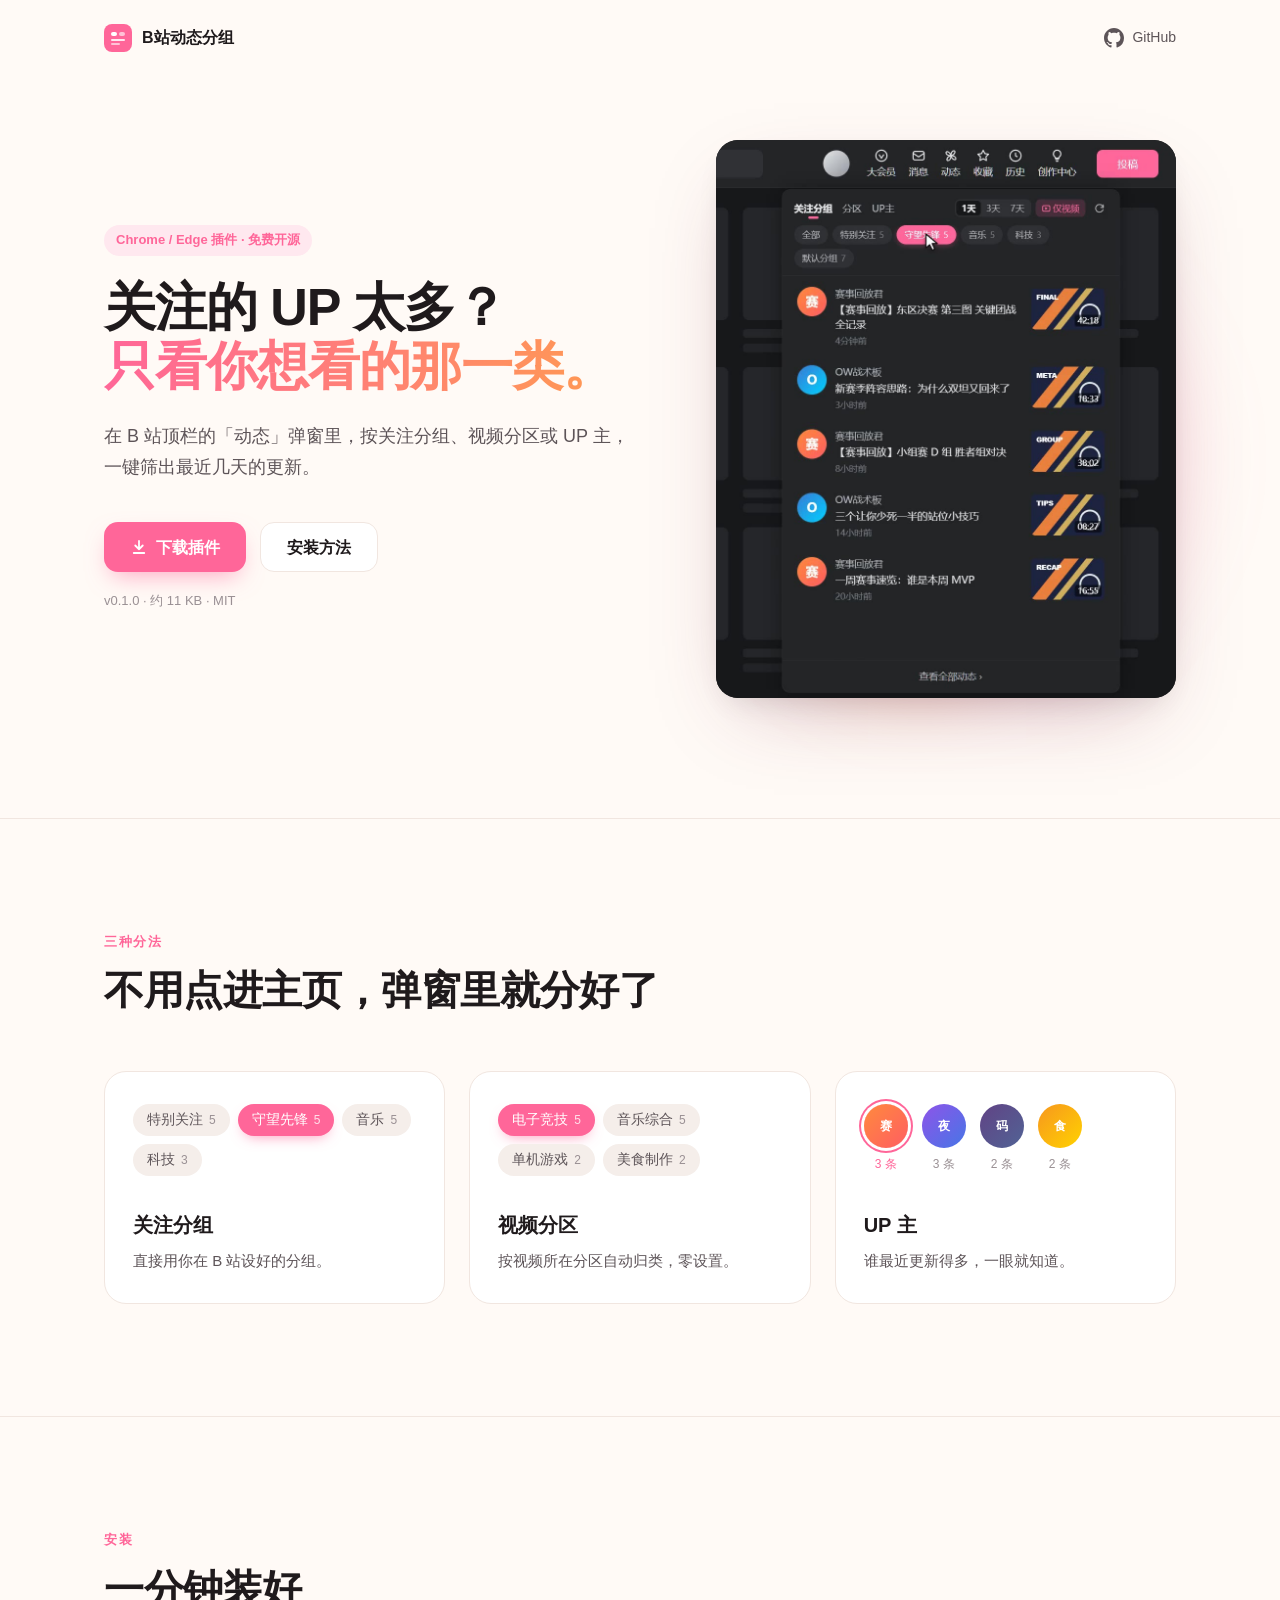
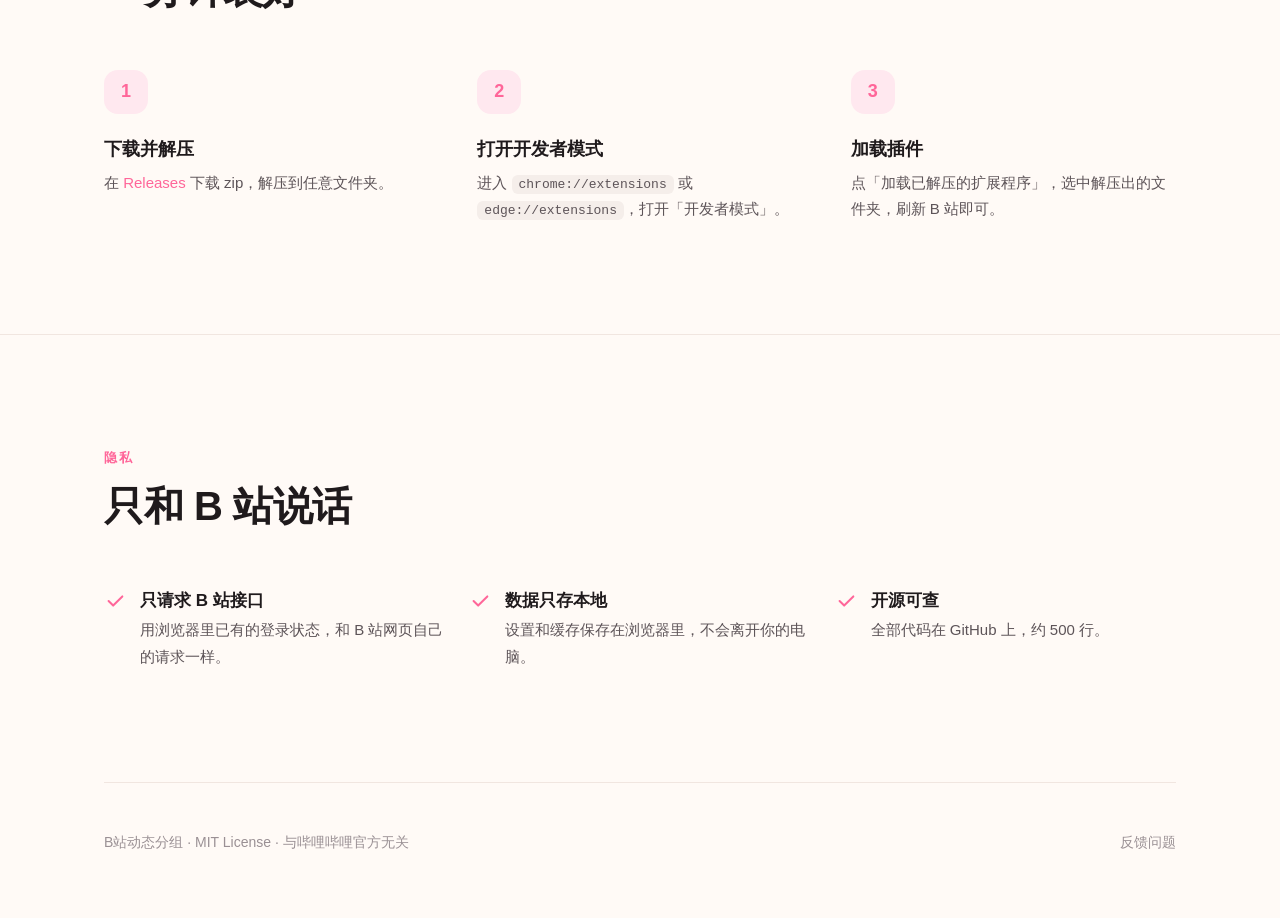
==== docs/index.html @ a29d6650 "添加项目主页（GitHub Pages）与演示视频 Co-Authored-By: Claude Opus 5.5 <noreply@anthropic.com>" ====
<!doctype html>
<html lang="zh-CN">
<head>
<meta charset="utf-8">
<meta name="viewport" content="width=device-width, initial-scale=1">
<title>B站动态分组</title>
<meta name="description" content="在 B 站顶栏的动态弹窗里，按关注分组、视频分区或 UP 主筛选最近几天的动态。">
<link rel="icon" href="data:image/svg+xml,%3Csvg xmlns='http://www.w3.org/2000/svg' viewBox='0 0 32 32'%3E%3Crect width='32' height='32' rx='8' fill='%23ff6699'/%3E%3Crect x='7' y='9' width='8' height='5' rx='2.5' fill='%23fff'/%3E%3Crect x='17' y='9' width='8' height='5' rx='2.5' fill='%23fff' opacity='.6'/%3E%3Crect x='7' y='17' width='18' height='3' rx='1.5' fill='%23fff' opacity='.85'/%3E%3Crect x='7' y='22' width='12' height='3' rx='1.5' fill='%23fff' opacity='.6'/%3E%3C/svg%3E">
<style>
  :root {
    --bg: #fffaf6;
    --surface: #ffffff;
    --ink: #1f1a1c;
    --ink-2: #5d5458;
    --ink-3: #9a9094;
    --line: #f1e6e0;
    --pink: #ff6699;
    --pink-soft: #ffe8ef;
    --orange: #ff9a52;
    --chip: #f5eeea;
    --shadow: 0 30px 80px -30px rgba(120, 40, 70, .35), 0 12px 30px -12px rgba(0, 0, 0, .12);
  }
  @media (prefers-color-scheme: dark) {
    :root {
      --bg: #141214;
      --surface: #1d1a1c;
      --ink: #f4eef0;
      --ink-2: #bdb3b7;
      --ink-3: #847a7e;
      --line: #2c2729;
      --pink-soft: rgba(255, 102, 153, .14);
      --chip: #2a2527;
      --shadow: 0 30px 80px -30px rgba(0, 0, 0, .8), 0 12px 30px -12px rgba(0, 0, 0, .5);
    }
  }
  * { box-sizing: border-box; }
  html { -webkit-text-size-adjust: 100%; }
  body {
    margin: 0;
    background: var(--bg);
    color: var(--ink);
    font: 16px/1.7 -apple-system, BlinkMacSystemFont, "PingFang SC", "HarmonyOS Sans SC", "Microsoft YaHei", sans-serif;
    -webkit-font-smoothing: antialiased;
  }
  a { color: inherit; text-decoration: none; }
  .wrap { max-width: 1120px; margin: 0 auto; padding: 0 24px; }

  /* 顶部 */
  nav { display: flex; align-items: center; justify-content: space-between; height: 76px; }
  .brand { display: flex; align-items: center; gap: 10px; font-weight: 700; }
  .brand i { width: 28px; height: 28px; border-radius: 8px; background: var(--pink); display: grid; place-items: center; }
  .gh { display: inline-flex; align-items: center; gap: 8px; font-size: 14px; color: var(--ink-2); }
  .gh:hover { color: var(--ink); }

  /* 首屏 */
  .hero {
    display: grid;
    grid-template-columns: 1fr minmax(0, 460px);
    gap: 72px;
    align-items: center;
    padding: 64px 0 120px;
  }
  .eyebrow {
    display: inline-flex; align-items: center; gap: 8px;
    padding: 4px 12px; border-radius: 999px;
    background: var(--pink-soft); color: var(--pink);
    font-size: 13px; font-weight: 600;
  }
  h1 {
    margin: 22px 0 0;
    font-size: clamp(34px, 4.6vw, 52px);
    text-wrap: balance;
    line-height: 1.15;
    letter-spacing: -.02em;
    font-weight: 800;
  }
  h1 em {
    font-style: normal;
    background: linear-gradient(100deg, var(--pink), var(--orange));
    -webkit-background-clip: text; background-clip: text; color: transparent;
  }
  .lead { margin: 24px 0 0; max-width: 30em; font-size: 18px; color: var(--ink-2); }
  .cta { display: flex; flex-wrap: wrap; gap: 14px; margin-top: 40px; }
  .btn {
    display: inline-flex; align-items: center; gap: 8px;
    height: 50px; padding: 0 26px; border-radius: 14px;
    font-size: 16px; font-weight: 600;
    transition: transform .15s, box-shadow .15s, background-color .15s;
  }
  .btn.primary { background: var(--pink); color: #fff; box-shadow: 0 10px 24px -8px rgba(255, 102, 153, .6); }
  .btn.primary:hover { transform: translateY(-2px); box-shadow: 0 14px 28px -8px rgba(255, 102, 153, .7); }
  .btn.ghost { background: var(--surface); border: 1px solid var(--line); }
  .btn.ghost:hover { transform: translateY(-2px); }
  .meta { margin-top: 18px; font-size: 13px; color: var(--ink-3); }

  .stage { position: relative; }
  .stage::before {
    content: ''; position: absolute; inset: 8% -12% -6% 10%;
    background: radial-gradient(closest-side, rgba(255, 102, 153, .35), transparent),
                radial-gradient(closest-side at 30% 80%, rgba(255, 154, 82, .3), transparent);
    filter: blur(30px); z-index: 0;
  }
  .stage video {
    position: relative; z-index: 1;
    display: block; width: 100%; height: auto;
    aspect-ratio: 940 / 1140;
    border-radius: 22px;
    background: #17181a;
    box-shadow: var(--shadow);
  }

  /* 三种分法 */
  section { padding: 112px 0; border-top: 1px solid var(--line); }
  .kicker { font-size: 13px; font-weight: 700; letter-spacing: .12em; color: var(--pink); }
  h2 { margin: 12px 0 0; font-size: clamp(28px, 3.4vw, 40px); line-height: 1.25; letter-spacing: -.01em; }
  .modes { display: grid; grid-template-columns: repeat(3, 1fr); gap: 24px; margin-top: 56px; }
  .mode {
    padding: 32px 28px 30px; border-radius: 22px;
    background: var(--surface); border: 1px solid var(--line);
  }
  .mode h3 { margin: 28px 0 6px; font-size: 20px; }
  .mode p { margin: 0; color: var(--ink-2); font-size: 15px; }
  .viz { display: flex; flex-wrap: wrap; gap: 8px; min-height: 76px; align-content: flex-start; }
  .chip {
    display: inline-flex; align-items: center; gap: 6px;
    height: 32px; padding: 0 14px; border-radius: 16px;
    background: var(--chip); font-size: 14px; color: var(--ink-2);
  }
  .chip b { font-weight: 500; font-size: 12px; color: var(--ink-3); }
  .chip.on { background: var(--pink); color: #fff; box-shadow: 0 6px 14px -6px rgba(255, 102, 153, .7); }
  .chip.on b { color: rgba(255, 255, 255, .8); }
  .ups { display: flex; gap: 14px; }
  .up { display: flex; flex-direction: column; align-items: center; gap: 6px; font-size: 12px; color: var(--ink-3); }
  .up i { width: 44px; height: 44px; border-radius: 50%; display: grid; place-items: center; color: #fff; font-style: normal; font-weight: 700; }
  .up.on i { box-shadow: 0 0 0 3px var(--surface), 0 0 0 5px var(--pink); }
  .up.on { color: var(--pink); }

  /* 安装 */
  .steps { display: grid; grid-template-columns: repeat(3, 1fr); gap: 48px; margin-top: 56px; counter-reset: s; }
  .step::before {
    counter-increment: s; content: counter(s);
    display: grid; place-items: center;
    width: 44px; height: 44px; border-radius: 14px;
    background: var(--pink-soft); color: var(--pink);
    font-weight: 800; font-size: 18px;
  }
  .step h3 { margin: 20px 0 6px; font-size: 18px; }
  .step p { margin: 0; color: var(--ink-2); font-size: 15px; }
  code {
    padding: 2px 7px; border-radius: 6px;
    background: var(--chip); font: 13px/1.6 ui-monospace, "Cascadia Code", Consolas, monospace;
  }

  /* 隐私 */
  .privacy { display: grid; grid-template-columns: repeat(3, 1fr); gap: 24px; margin-top: 56px; }
  .privacy div { display: flex; gap: 14px; align-items: flex-start; }
  .privacy svg { flex: none; margin-top: 3px; color: var(--pink); }
  .privacy b { display: block; font-size: 17px; }
  .privacy span { color: var(--ink-2); font-size: 15px; }

  footer { padding: 48px 0 64px; border-top: 1px solid var(--line); color: var(--ink-3); font-size: 14px; display: flex; justify-content: space-between; gap: 16px; flex-wrap: wrap; }
  footer a:hover { color: var(--ink); }

  @media (max-width: 900px) {
    .hero { grid-template-columns: 1fr; gap: 56px; padding: 32px 0 88px; }
    .stage { max-width: 440px; margin: 0 auto; width: 100%; }
    .stage::before { inset: 8% 0 -6% 0; }
    .modes, .steps, .privacy { grid-template-columns: 1fr; }
    .steps { gap: 36px; }
    section { padding: 80px 0; }
  }
  @media (max-width: 480px) {
    .wrap { padding: 0 16px; }
    .btn { flex: 1; justify-content: center; }
  }
</style>
</head>
<body>
<div class="wrap">
  <nav>
    <a class="brand" href="./">
      <i><svg width="16" height="16" viewBox="0 0 16 16" fill="#fff"><rect x="1" y="2" width="6" height="4" rx="2"/><rect x="9" y="2" width="6" height="4" rx="2" opacity=".6"/><rect x="1" y="9" width="14" height="2" rx="1" opacity=".85"/><rect x="1" y="13" width="9" height="2" rx="1" opacity=".6"/></svg></i>
      B站动态分组
    </a>
    <a class="gh" href="https://github.com/Kairui-SHI/bili-dynamic-group">
      <svg width="20" height="20" viewBox="0 0 16 16" fill="currentColor" aria-hidden="true"><path d="M8 0C3.58 0 0 3.58 0 8c0 3.54 2.29 6.53 5.47 7.59.4.07.55-.17.55-.38 0-.19-.01-.82-.01-1.49-2.01.37-2.53-.49-2.69-.94-.09-.23-.48-.94-.82-1.13-.28-.15-.68-.52-.01-.53.63-.01 1.08.58 1.23.82.72 1.21 1.87.87 2.33.66.07-.52.28-.87.51-1.07-1.78-.2-3.64-.89-3.64-3.95 0-.87.31-1.59.82-2.15-.08-.2-.36-1.02.08-2.12 0 0 .67-.21 2.2.82.64-.18 1.32-.27 2-.27.68 0 1.36.09 2 .27 1.53-1.04 2.2-.82 2.2-.82.44 1.1.16 1.92.08 2.12.51.56.82 1.27.82 2.15 0 3.07-1.87 3.75-3.65 3.95.29.25.54.73.54 1.48 0 1.07-.01 1.93-.01 2.2 0 .21.15.46.55.38A8.013 8.013 0 0016 8c0-4.42-3.58-8-8-8z"/></svg>
      GitHub
    </a>
  </nav>

  <header class="hero">
    <div>
      <span class="eyebrow">Chrome / Edge 插件 · 免费开源</span>
      <h1>关注的 UP 太多？<br><em>只看你想看的那一类。</em></h1>
      <p class="lead">在 B 站顶栏的「动态」弹窗里，按关注分组、视频分区或 UP 主，一键筛出最近几天的更新。</p>
      <div class="cta">
        <a class="btn primary" href="https://github.com/Kairui-SHI/bili-dynamic-group/releases/latest">
          <svg width="18" height="18" viewBox="0 0 24 24" fill="none" stroke="currentColor" stroke-width="2.4" stroke-linecap="round" stroke-linejoin="round"><path d="M12 4v11M7 10l5 5 5-5M5 20h14"/></svg>
          下载插件
        </a>
        <a class="btn ghost" href="#install">安装方法</a>
      </div>
      <div class="meta">v0.1.0 · 约 11 KB · MIT</div>
    </div>
    <div class="stage">
      <video src="assets/demo.mp4" poster="assets/poster.jpg" autoplay muted loop playsinline preload="metadata" aria-label="演示：在动态弹窗里切换分组"></video>
    </div>
  </header>
</div>

<section>
  <div class="wrap">
    <div class="kicker">三种分法</div>
    <h2>不用点进主页，弹窗里就分好了</h2>
    <div class="modes">
      <div class="mode">
        <div class="viz">
          <span class="chip">特别关注 <b>5</b></span>
          <span class="chip on">守望先锋 <b>5</b></span>
          <span class="chip">音乐 <b>5</b></span>
          <span class="chip">科技 <b>3</b></span>
        </div>
        <h3>关注分组</h3>
        <p>直接用你在 B 站设好的分组。</p>
      </div>
      <div class="mode">
        <div class="viz">
          <span class="chip on">电子竞技 <b>5</b></span>
          <span class="chip">音乐综合 <b>5</b></span>
          <span class="chip">单机游戏 <b>2</b></span>
          <span class="chip">美食制作 <b>2</b></span>
        </div>
        <h3>视频分区</h3>
        <p>按视频所在分区自动归类，零设置。</p>
      </div>
      <div class="mode">
        <div class="viz ups">
          <span class="up on"><i style="background:linear-gradient(135deg,#ff8a3d,#ff5e62)">赛</i>3 条</span>
          <span class="up"><i style="background:linear-gradient(135deg,#8e54e9,#4776e6)">夜</i>3 条</span>
          <span class="up"><i style="background:linear-gradient(135deg,#614385,#516395)">码</i>2 条</span>
          <span class="up"><i style="background:linear-gradient(135deg,#f7971e,#ffd200)">食</i>2 条</span>
        </div>
        <h3>UP 主</h3>
        <p>谁最近更新得多，一眼就知道。</p>
      </div>
    </div>
  </div>
</section>

<section id="install">
  <div class="wrap">
    <div class="kicker">安装</div>
    <h2>一分钟装好</h2>
    <div class="steps">
      <div class="step">
        <h3>下载并解压</h3>
        <p>在 <a href="https://github.com/Kairui-SHI/bili-dynamic-group/releases/latest" style="color:var(--pink)">Releases</a> 下载 zip，解压到任意文件夹。</p>
      </div>
      <div class="step">
        <h3>打开开发者模式</h3>
        <p>进入 <code>chrome://extensions</code> 或 <code>edge://extensions</code>，打开「开发者模式」。</p>
      </div>
      <div class="step">
        <h3>加载插件</h3>
        <p>点「加载已解压的扩展程序」，选中解压出的文件夹，刷新 B 站即可。</p>
      </div>
    </div>
  </div>
</section>

<section>
  <div class="wrap">
    <div class="kicker">隐私</div>
    <h2>只和 B 站说话</h2>
    <div class="privacy">
      <div>
        <svg width="22" height="22" viewBox="0 0 24 24" fill="none" stroke="currentColor" stroke-width="2.2" stroke-linecap="round" stroke-linejoin="round"><path d="M5 12l5 5L20 7"/></svg>
        <p style="margin:0"><b>只请求 B 站接口</b><span>用浏览器里已有的登录状态，和 B 站网页自己的请求一样。</span></p>
      </div>
      <div>
        <svg width="22" height="22" viewBox="0 0 24 24" fill="none" stroke="currentColor" stroke-width="2.2" stroke-linecap="round" stroke-linejoin="round"><path d="M5 12l5 5L20 7"/></svg>
        <p style="margin:0"><b>数据只存本地</b><span>设置和缓存保存在浏览器里，不会离开你的电脑。</span></p>
      </div>
      <div>
        <svg width="22" height="22" viewBox="0 0 24 24" fill="none" stroke="currentColor" stroke-width="2.2" stroke-linecap="round" stroke-linejoin="round"><path d="M5 12l5 5L20 7"/></svg>
        <p style="margin:0"><b>开源可查</b><span>全部代码在 GitHub 上，约 500 行。</span></p>
      </div>
    </div>
  </div>
</section>

<div class="wrap">
  <footer>
    <span>B站动态分组 · MIT License · 与哔哩哔哩官方无关</span>
    <a href="https://github.com/Kairui-SHI/bili-dynamic-group/issues">反馈问题</a>
  </footer>
</div>
</body>
</html>
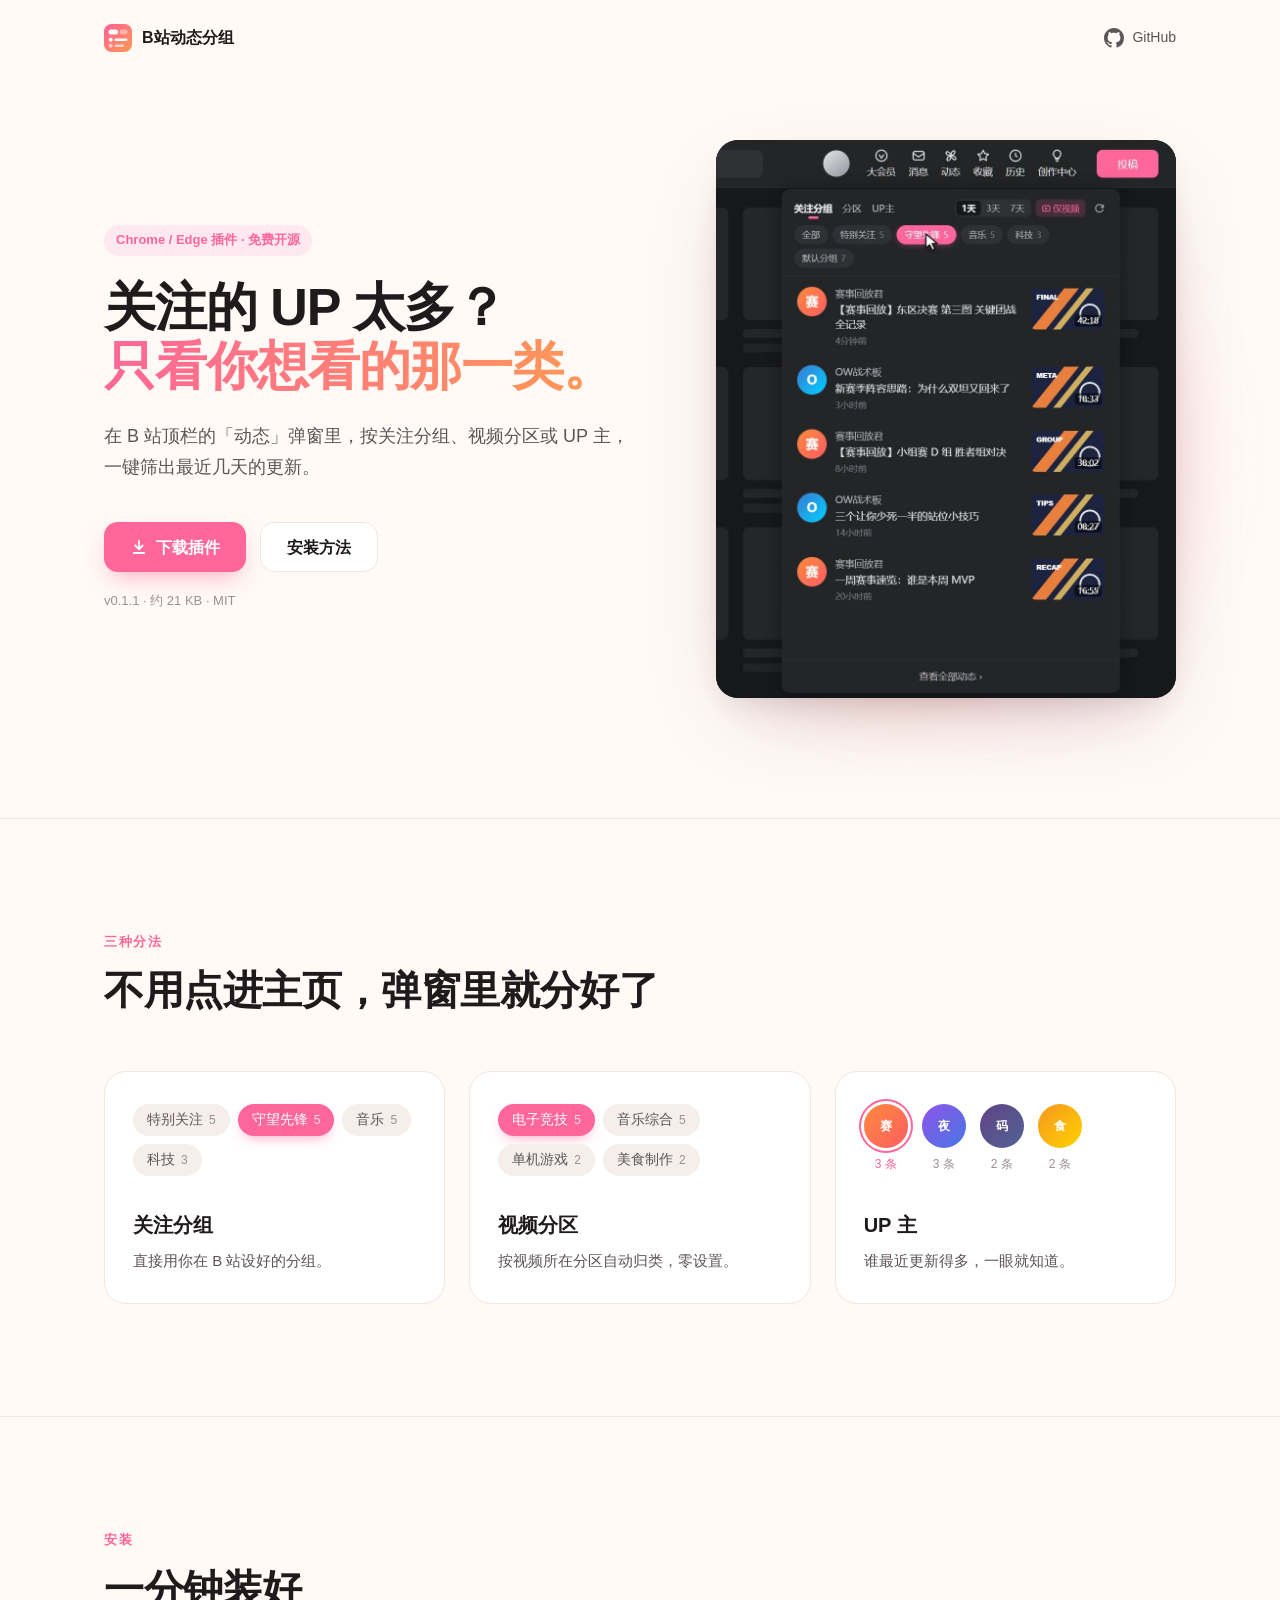
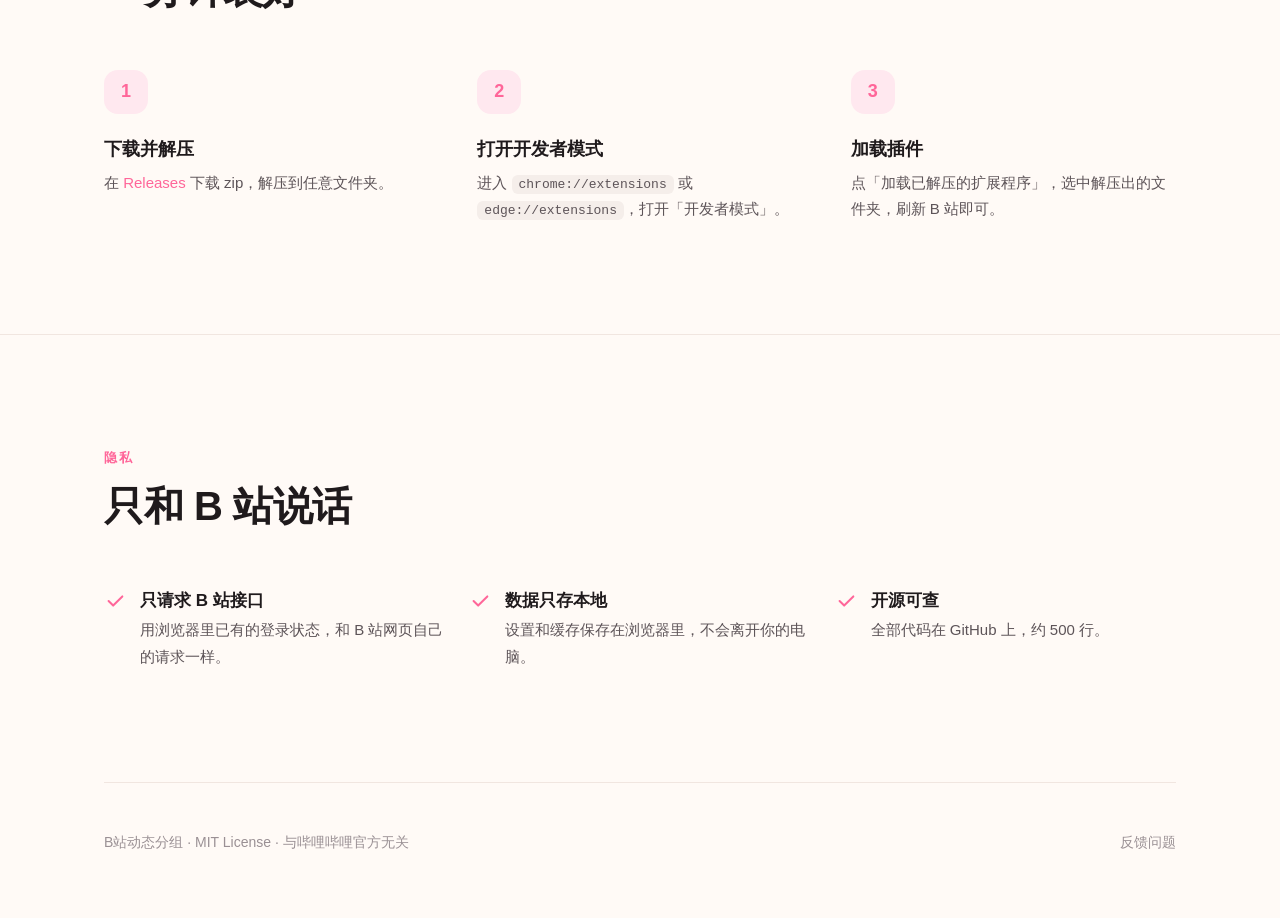
==== commit ddec89bf: "v0.1.1：添加插件图标 - icons/ 下 16/32/48/128 PNG 与 SVG 源文件，manifest 引用 - 打包脚本把图标打进 zip，并拒绝带元数据块的 PNG - 项目页的" ====
--- a/docs/index.html
+++ b/docs/index.html
@@ -5,7 +5,7 @@
 <meta name="viewport" content="width=device-width, initial-scale=1">
 <title>B站动态分组</title>
 <meta name="description" content="在 B 站顶栏的动态弹窗里，按关注分组、视频分区或 UP 主筛选最近几天的动态。">
-<link rel="icon" href="data:image/svg+xml,%3Csvg xmlns='http://www.w3.org/2000/svg' viewBox='0 0 32 32'%3E%3Crect width='32' height='32' rx='8' fill='%23ff6699'/%3E%3Crect x='7' y='9' width='8' height='5' rx='2.5' fill='%23fff'/%3E%3Crect x='17' y='9' width='8' height='5' rx='2.5' fill='%23fff' opacity='.6'/%3E%3Crect x='7' y='17' width='18' height='3' rx='1.5' fill='%23fff' opacity='.85'/%3E%3Crect x='7' y='22' width='12' height='3' rx='1.5' fill='%23fff' opacity='.6'/%3E%3C/svg%3E">
+<link rel="icon" type="image/svg+xml" href="assets/icon.svg">
 <style>
   :root {
     --bg: #fffaf6;
@@ -48,7 +48,7 @@
   /* 顶部 */
   nav { display: flex; align-items: center; justify-content: space-between; height: 76px; }
   .brand { display: flex; align-items: center; gap: 10px; font-weight: 700; }
-  .brand i { width: 28px; height: 28px; border-radius: 8px; background: var(--pink); display: grid; place-items: center; }
+  .brand img { display: block; margin: -2px; }
   .gh { display: inline-flex; align-items: center; gap: 8px; font-size: 14px; color: var(--ink-2); }
   .gh:hover { color: var(--ink); }
 
@@ -179,7 +179,7 @@
 <div class="wrap">
   <nav>
     <a class="brand" href="./">
-      <i><svg width="16" height="16" viewBox="0 0 16 16" fill="#fff"><rect x="1" y="2" width="6" height="4" rx="2"/><rect x="9" y="2" width="6" height="4" rx="2" opacity=".6"/><rect x="1" y="9" width="14" height="2" rx="1" opacity=".85"/><rect x="1" y="13" width="9" height="2" rx="1" opacity=".6"/></svg></i>
+      <img src="assets/icon.svg" width="32" height="32" alt="">
       B站动态分组
     </a>
     <a class="gh" href="https://github.com/Kairui-SHI/bili-dynamic-group">
@@ -200,7 +200,7 @@
         </a>
         <a class="btn ghost" href="#install">安装方法</a>
       </div>
-      <div class="meta">v0.1.0 · 约 11 KB · MIT</div>
+      <div class="meta">v0.1.1 · 约 21 KB · MIT</div>
     </div>
     <div class="stage">
       <video src="assets/demo.mp4" poster="assets/poster.jpg" autoplay muted loop playsinline preload="metadata" aria-label="演示：在动态弹窗里切换分组"></video>
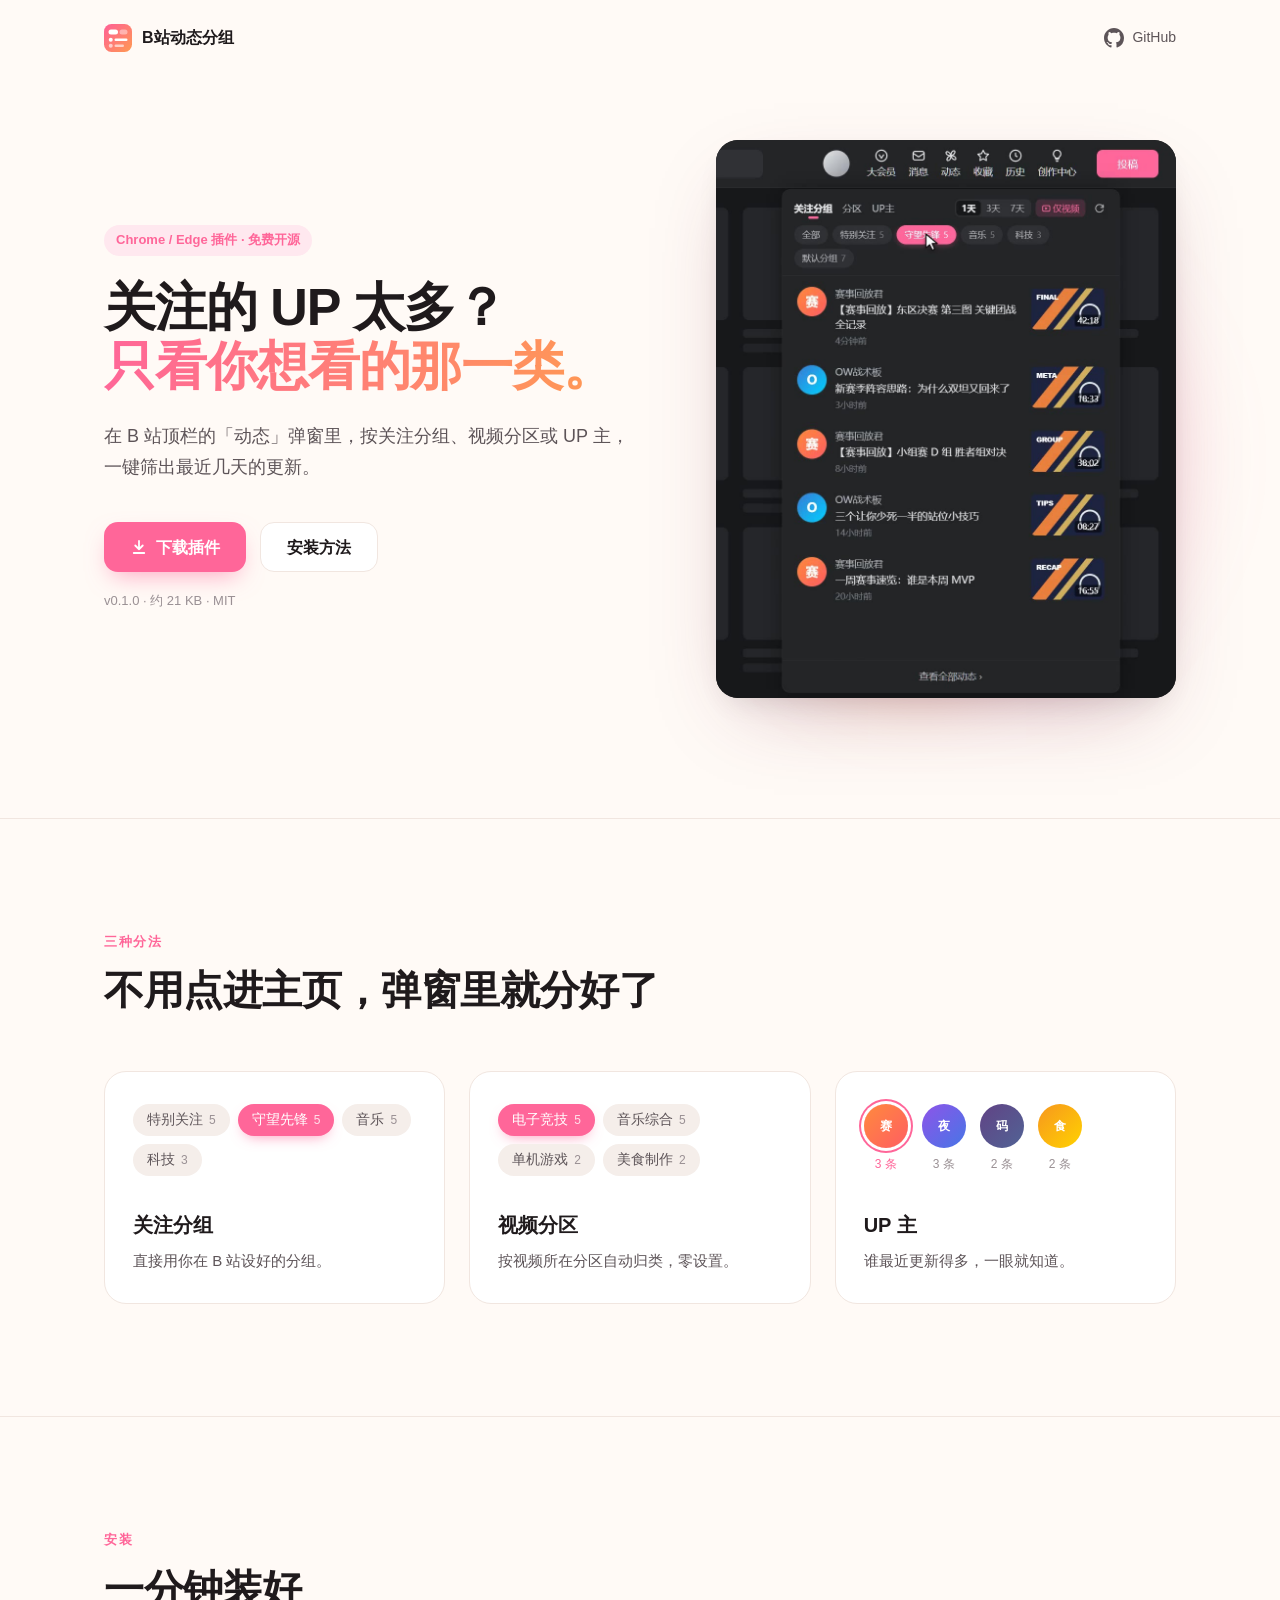
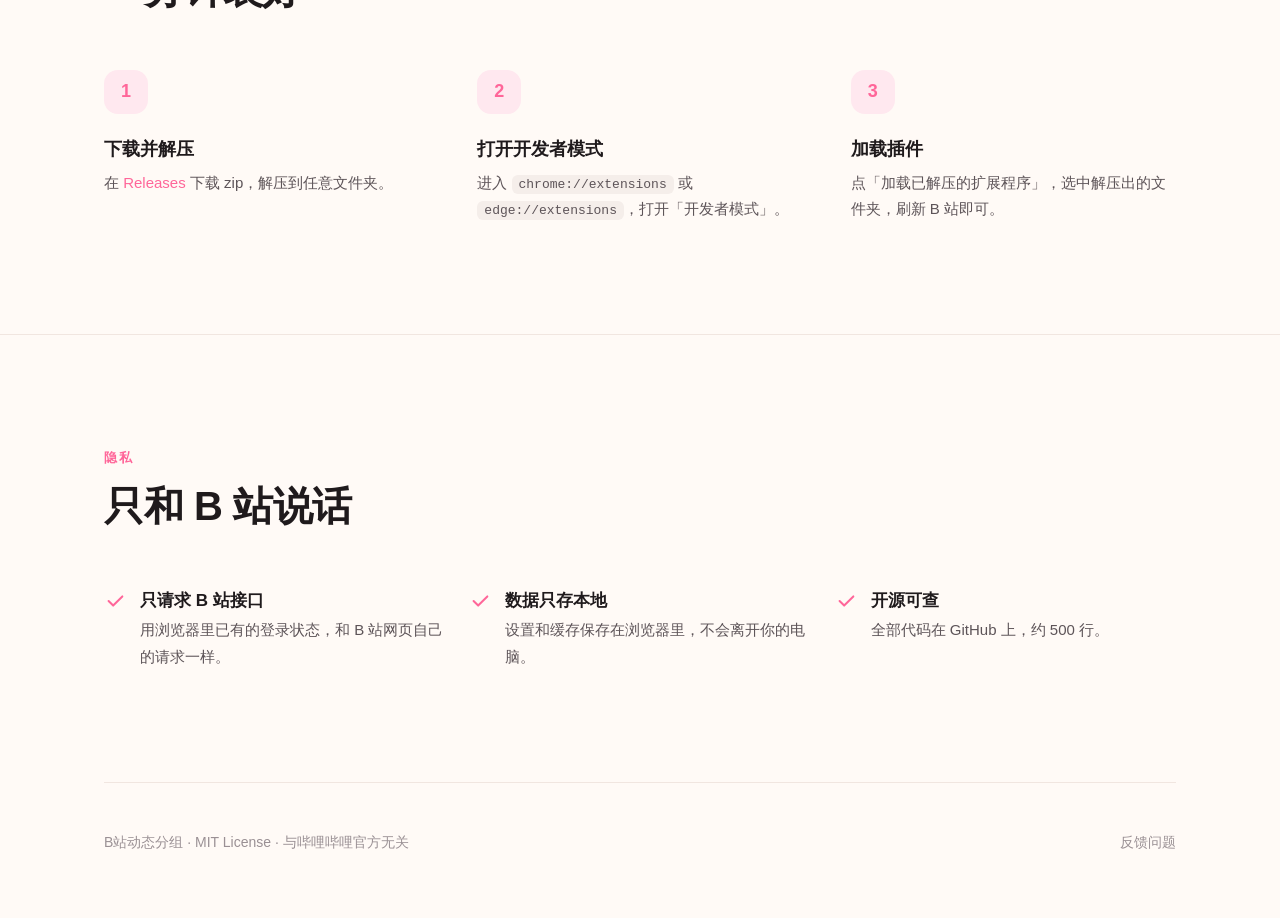
==== commit fdbc96eb: "版本号统一为 v0.1.0 Co-Authored-By: Claude Opus 5.5 <noreply@anthropic.com>" ====
--- a/docs/index.html
+++ b/docs/index.html
@@ -200,7 +200,7 @@
         </a>
         <a class="btn ghost" href="#install">安装方法</a>
       </div>
-      <div class="meta">v0.1.1 · 约 21 KB · MIT</div>
+      <div class="meta">v0.1.0 · 约 21 KB · MIT</div>
     </div>
     <div class="stage">
       <video src="assets/demo.mp4" poster="assets/poster.jpg" autoplay muted loop playsinline preload="metadata" aria-label="演示：在动态弹窗里切换分组"></video>
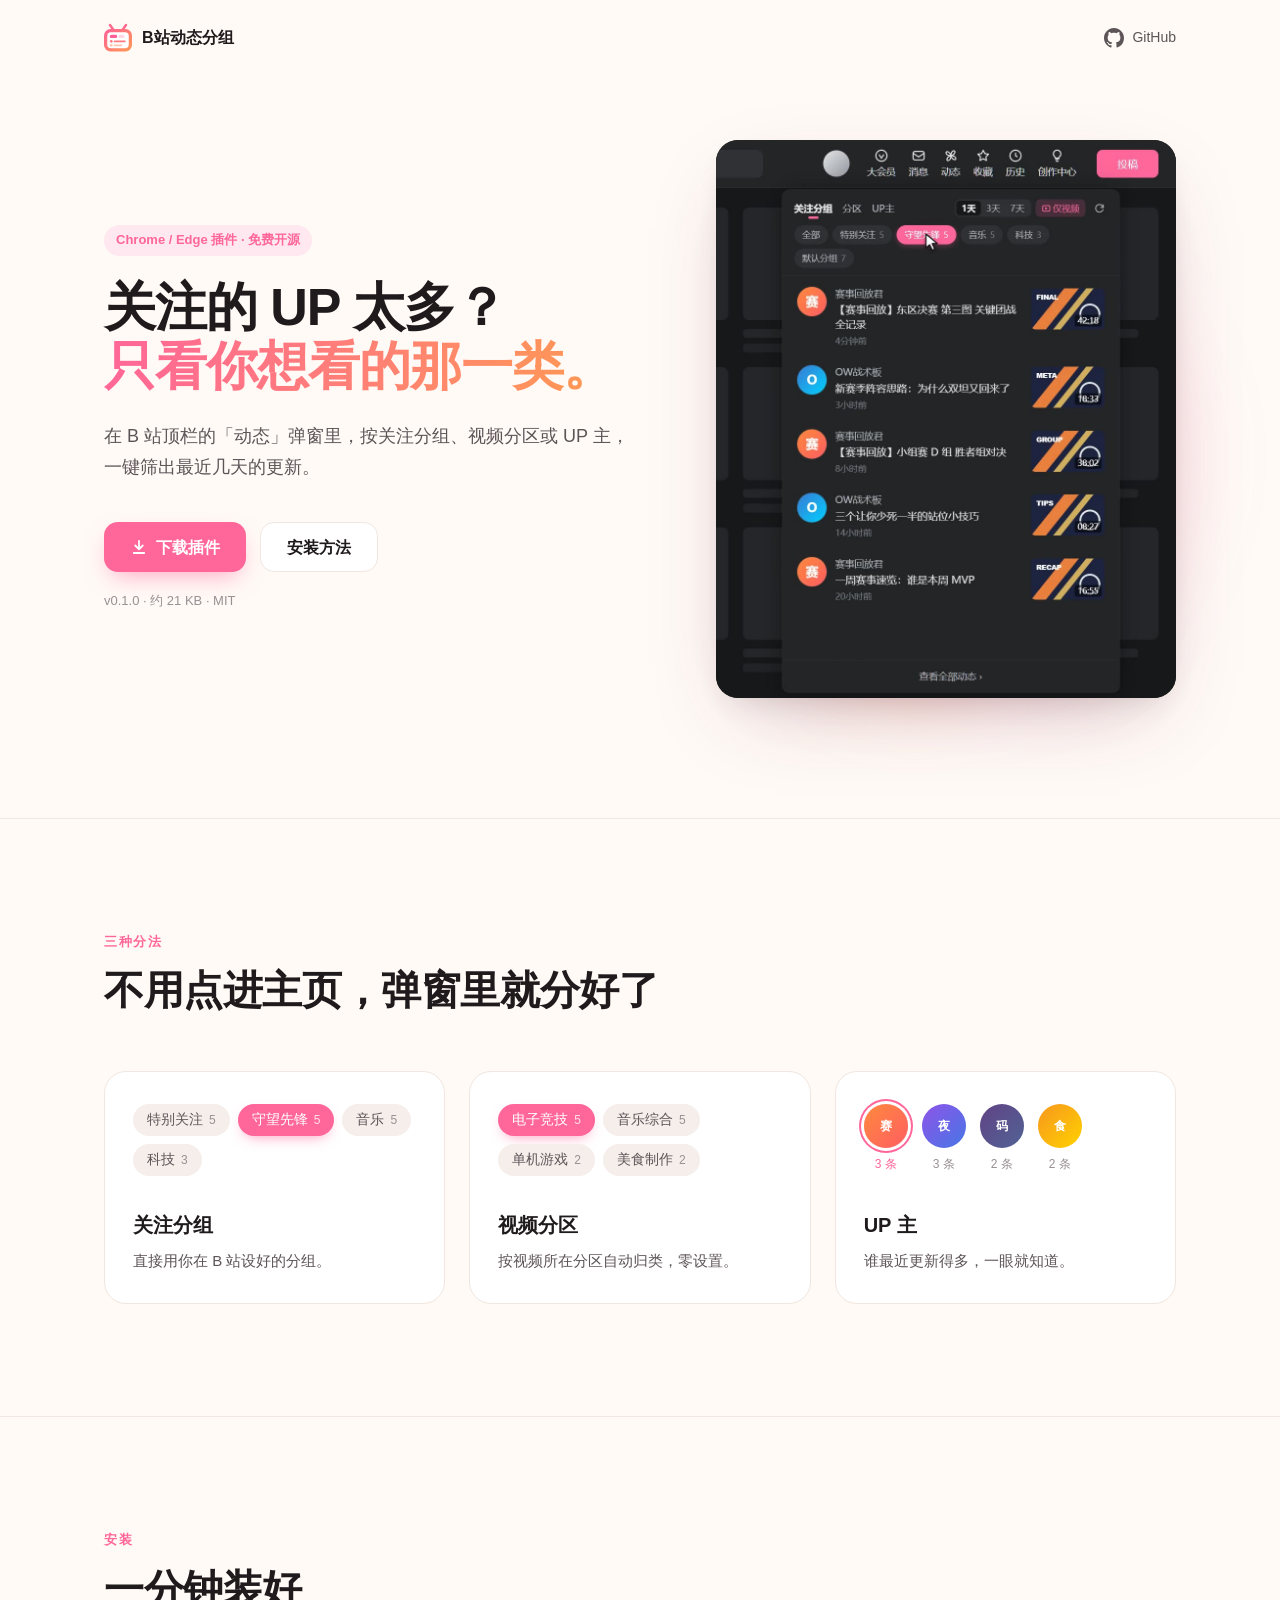
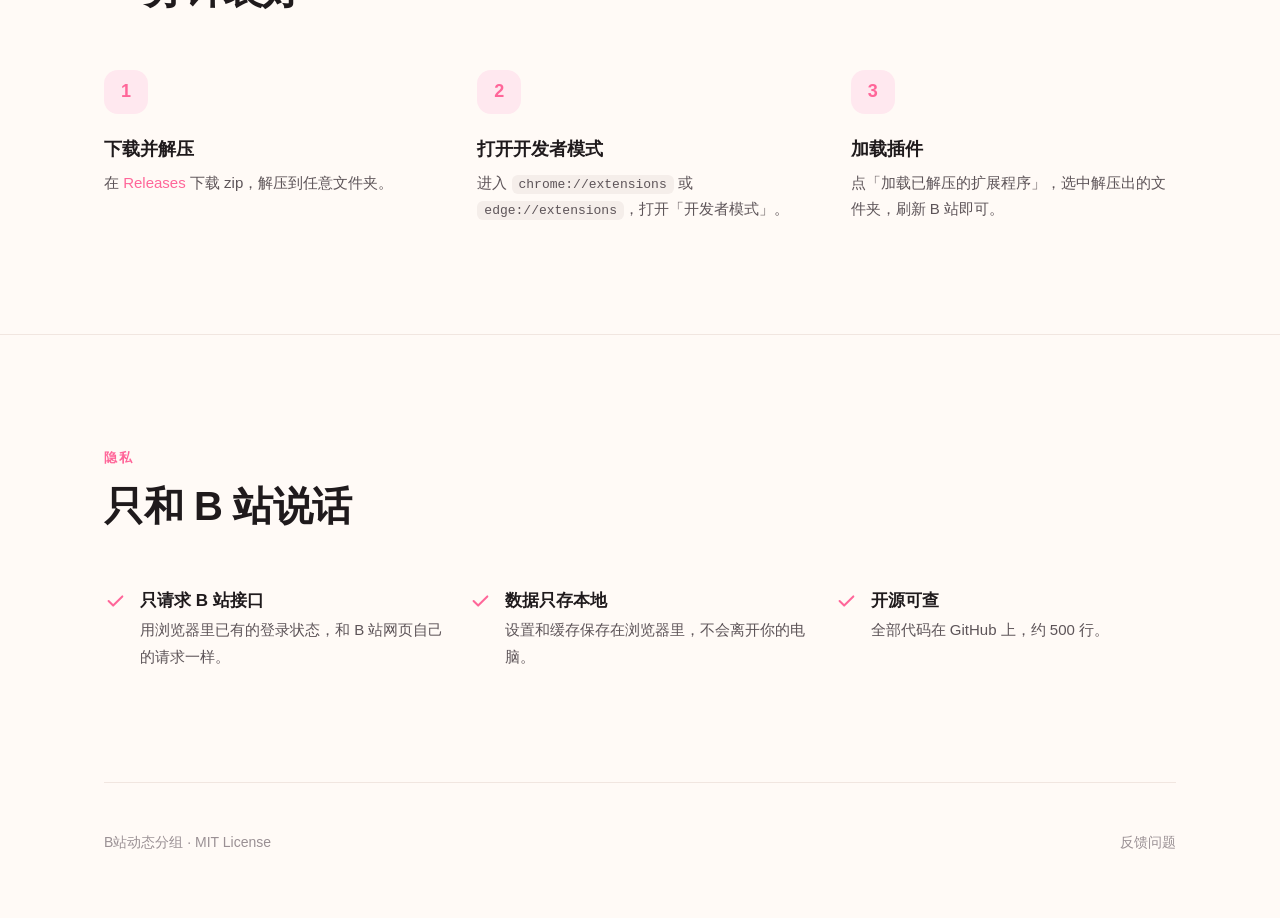
==== commit 6da0385e: "图标改为小电视造型；去掉页脚声明 Co-Authored-By: Claude Opus 5.5 <noreply@anthropic.com>" ====
--- a/docs/index.html
+++ b/docs/index.html
@@ -291,7 +291,7 @@
 
 <div class="wrap">
   <footer>
-    <span>B站动态分组 · MIT License · 与哔哩哔哩官方无关</span>
+    <span>B站动态分组 · MIT License</span>
     <a href="https://github.com/Kairui-SHI/bili-dynamic-group/issues">反馈问题</a>
   </footer>
 </div>
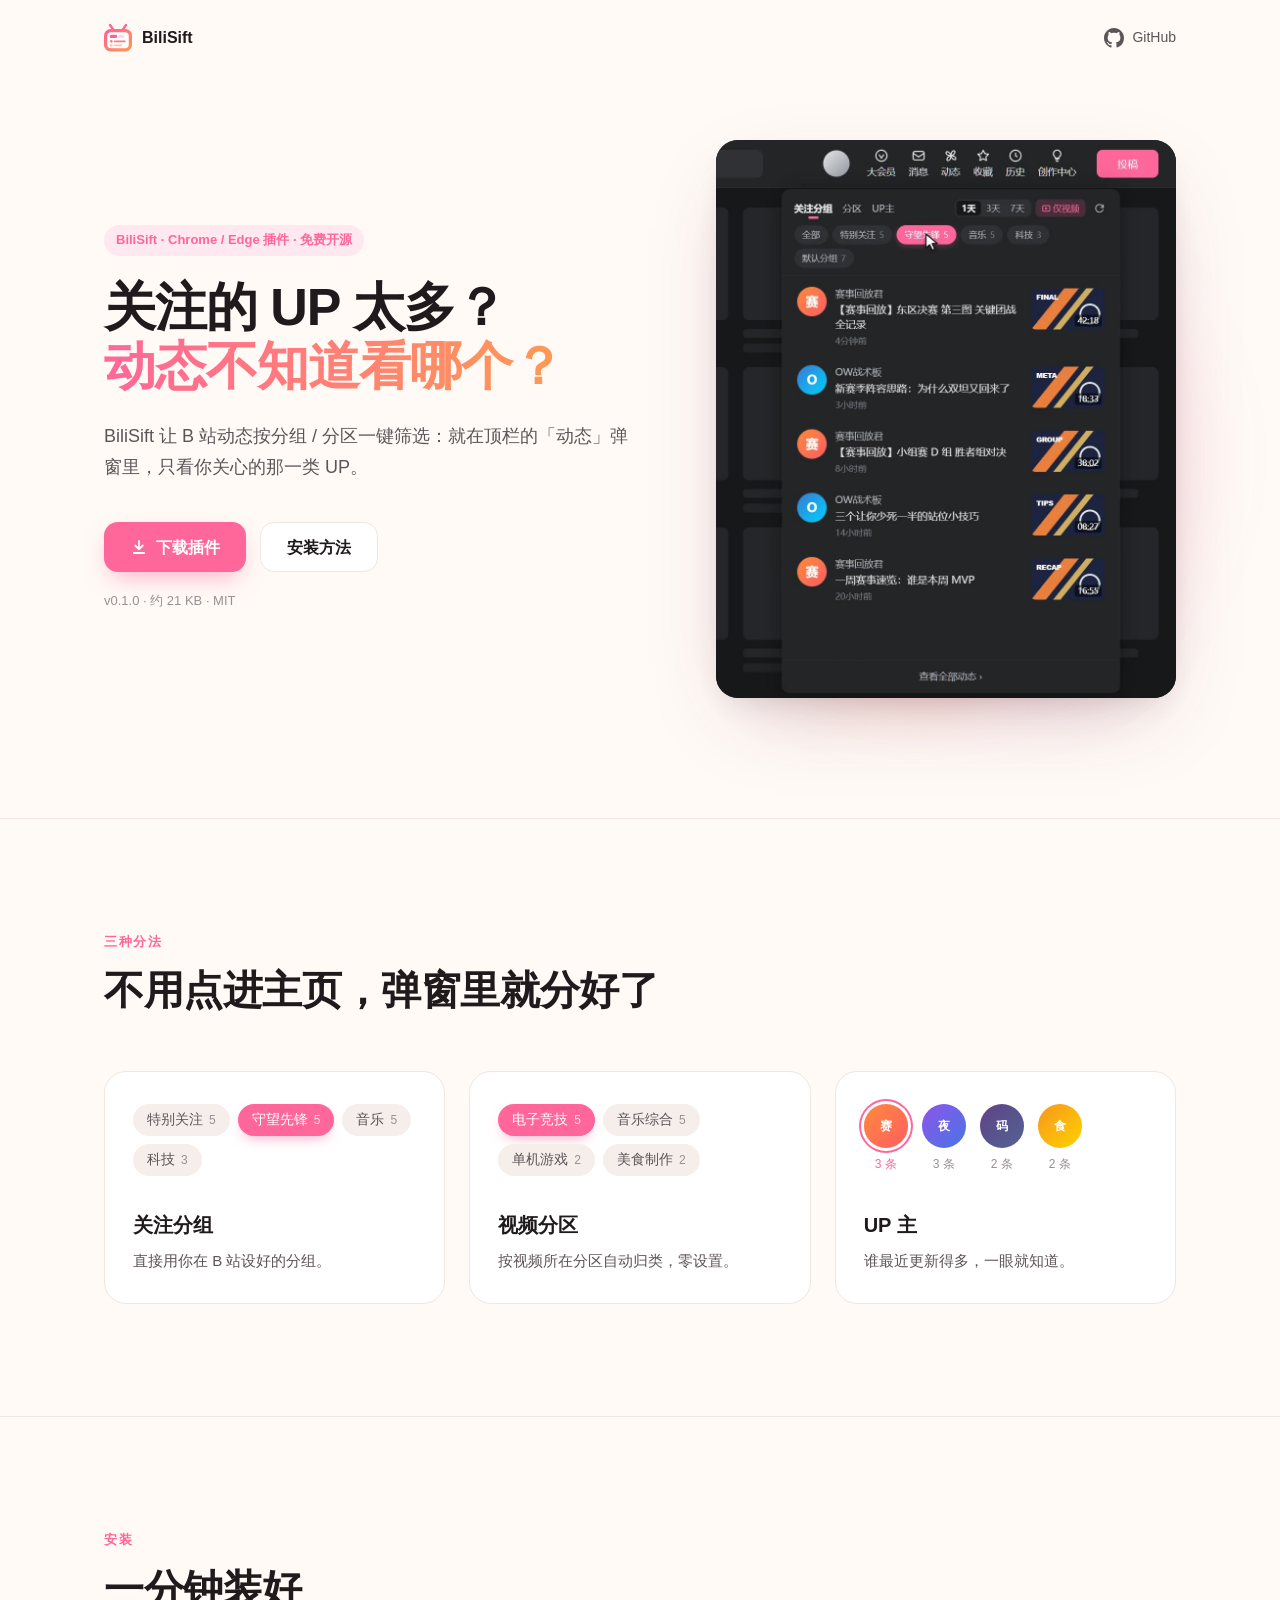
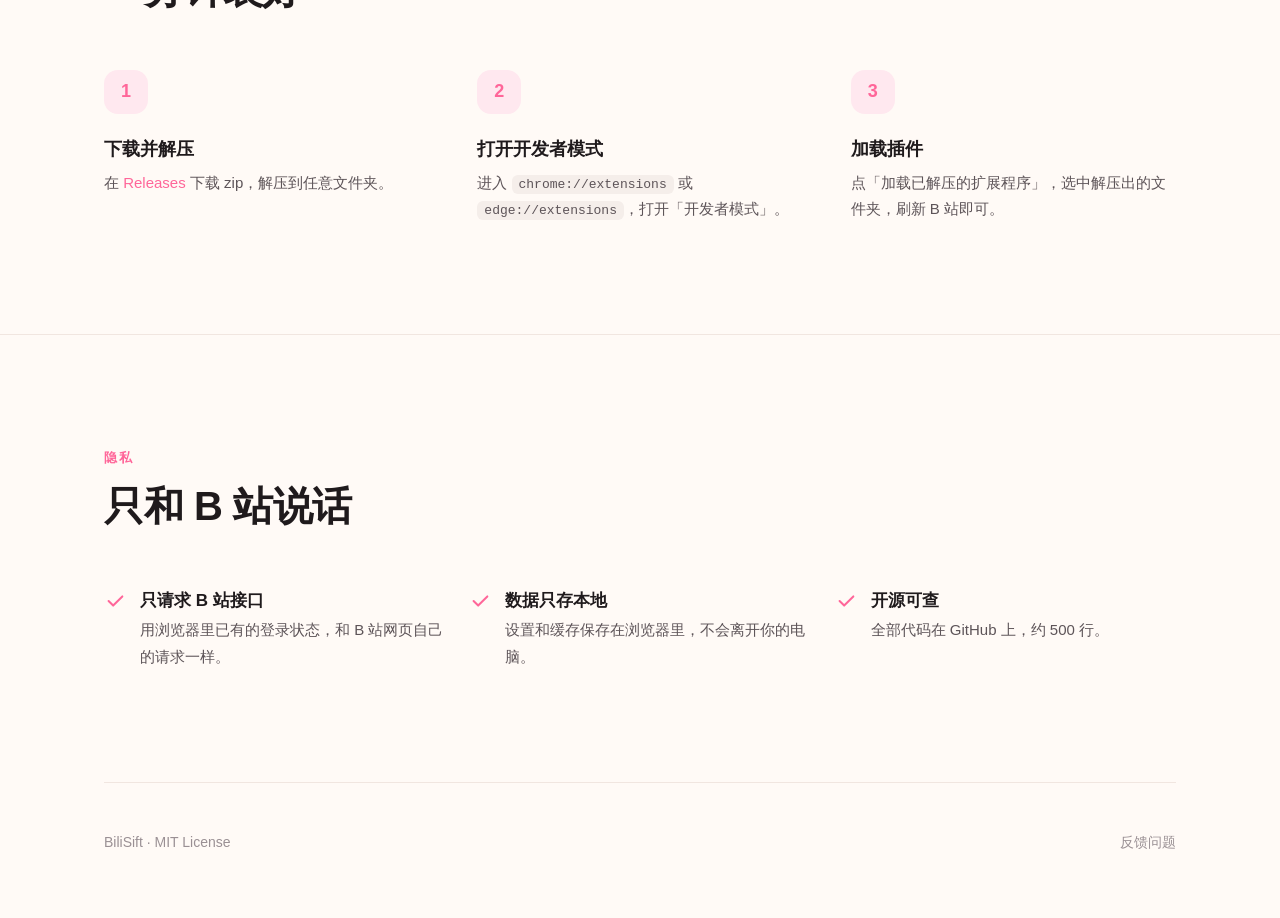
==== commit 8281f065: "项目更名为 BiliSift Co-Authored-By: Claude Opus 5.5 <noreply@anthropic.com>" ====
--- a/docs/index.html
+++ b/docs/index.html
@@ -3,7 +3,7 @@
 <head>
 <meta charset="utf-8">
 <meta name="viewport" content="width=device-width, initial-scale=1">
-<title>B站动态分组</title>
+<title>BiliSift · B站动态按分组/分区一键筛选</title>
 <meta name="description" content="在 B 站顶栏的动态弹窗里，按关注分组、视频分区或 UP 主筛选最近几天的动态。">
 <link rel="icon" type="image/svg+xml" href="assets/icon.svg">
 <style>
@@ -180,9 +180,9 @@
   <nav>
     <a class="brand" href="./">
       <img src="assets/icon.svg" width="32" height="32" alt="">
-      B站动态分组
+      BiliSift
     </a>
-    <a class="gh" href="https://github.com/Kairui-SHI/bili-dynamic-group">
+    <a class="gh" href="https://github.com/Kairui-SHI/bilisift">
       <svg width="20" height="20" viewBox="0 0 16 16" fill="currentColor" aria-hidden="true"><path d="M8 0C3.58 0 0 3.58 0 8c0 3.54 2.29 6.53 5.47 7.59.4.07.55-.17.55-.38 0-.19-.01-.82-.01-1.49-2.01.37-2.53-.49-2.69-.94-.09-.23-.48-.94-.82-1.13-.28-.15-.68-.52-.01-.53.63-.01 1.08.58 1.23.82.72 1.21 1.87.87 2.33.66.07-.52.28-.87.51-1.07-1.78-.2-3.64-.89-3.64-3.95 0-.87.31-1.59.82-2.15-.08-.2-.36-1.02.08-2.12 0 0 .67-.21 2.2.82.64-.18 1.32-.27 2-.27.68 0 1.36.09 2 .27 1.53-1.04 2.2-.82 2.2-.82.44 1.1.16 1.92.08 2.12.51.56.82 1.27.82 2.15 0 3.07-1.87 3.75-3.65 3.95.29.25.54.73.54 1.48 0 1.07-.01 1.93-.01 2.2 0 .21.15.46.55.38A8.013 8.013 0 0016 8c0-4.42-3.58-8-8-8z"/></svg>
       GitHub
     </a>
@@ -190,11 +190,11 @@
 
   <header class="hero">
     <div>
-      <span class="eyebrow">Chrome / Edge 插件 · 免费开源</span>
-      <h1>关注的 UP 太多？<br><em>只看你想看的那一类。</em></h1>
-      <p class="lead">在 B 站顶栏的「动态」弹窗里，按关注分组、视频分区或 UP 主，一键筛出最近几天的更新。</p>
+      <span class="eyebrow">BiliSift · Chrome / Edge 插件 · 免费开源</span>
+      <h1>关注的 UP 太多？<br><em>动态不知道看哪个？</em></h1>
+      <p class="lead">BiliSift 让 B 站动态按分组 / 分区一键筛选：就在顶栏的「动态」弹窗里，只看你关心的那一类 UP。</p>
       <div class="cta">
-        <a class="btn primary" href="https://github.com/Kairui-SHI/bili-dynamic-group/releases/latest">
+        <a class="btn primary" href="https://github.com/Kairui-SHI/bilisift/releases/latest">
           <svg width="18" height="18" viewBox="0 0 24 24" fill="none" stroke="currentColor" stroke-width="2.4" stroke-linecap="round" stroke-linejoin="round"><path d="M12 4v11M7 10l5 5 5-5M5 20h14"/></svg>
           下载插件
         </a>
@@ -254,7 +254,7 @@
     <div class="steps">
       <div class="step">
         <h3>下载并解压</h3>
-        <p>在 <a href="https://github.com/Kairui-SHI/bili-dynamic-group/releases/latest" style="color:var(--pink)">Releases</a> 下载 zip，解压到任意文件夹。</p>
+        <p>在 <a href="https://github.com/Kairui-SHI/bilisift/releases/latest" style="color:var(--pink)">Releases</a> 下载 zip，解压到任意文件夹。</p>
       </div>
       <div class="step">
         <h3>打开开发者模式</h3>
@@ -291,8 +291,8 @@
 
 <div class="wrap">
   <footer>
-    <span>B站动态分组 · MIT License</span>
-    <a href="https://github.com/Kairui-SHI/bili-dynamic-group/issues">反馈问题</a>
+    <span>BiliSift · MIT License</span>
+    <a href="https://github.com/Kairui-SHI/bilisift/issues">反馈问题</a>
   </footer>
 </div>
 </body>
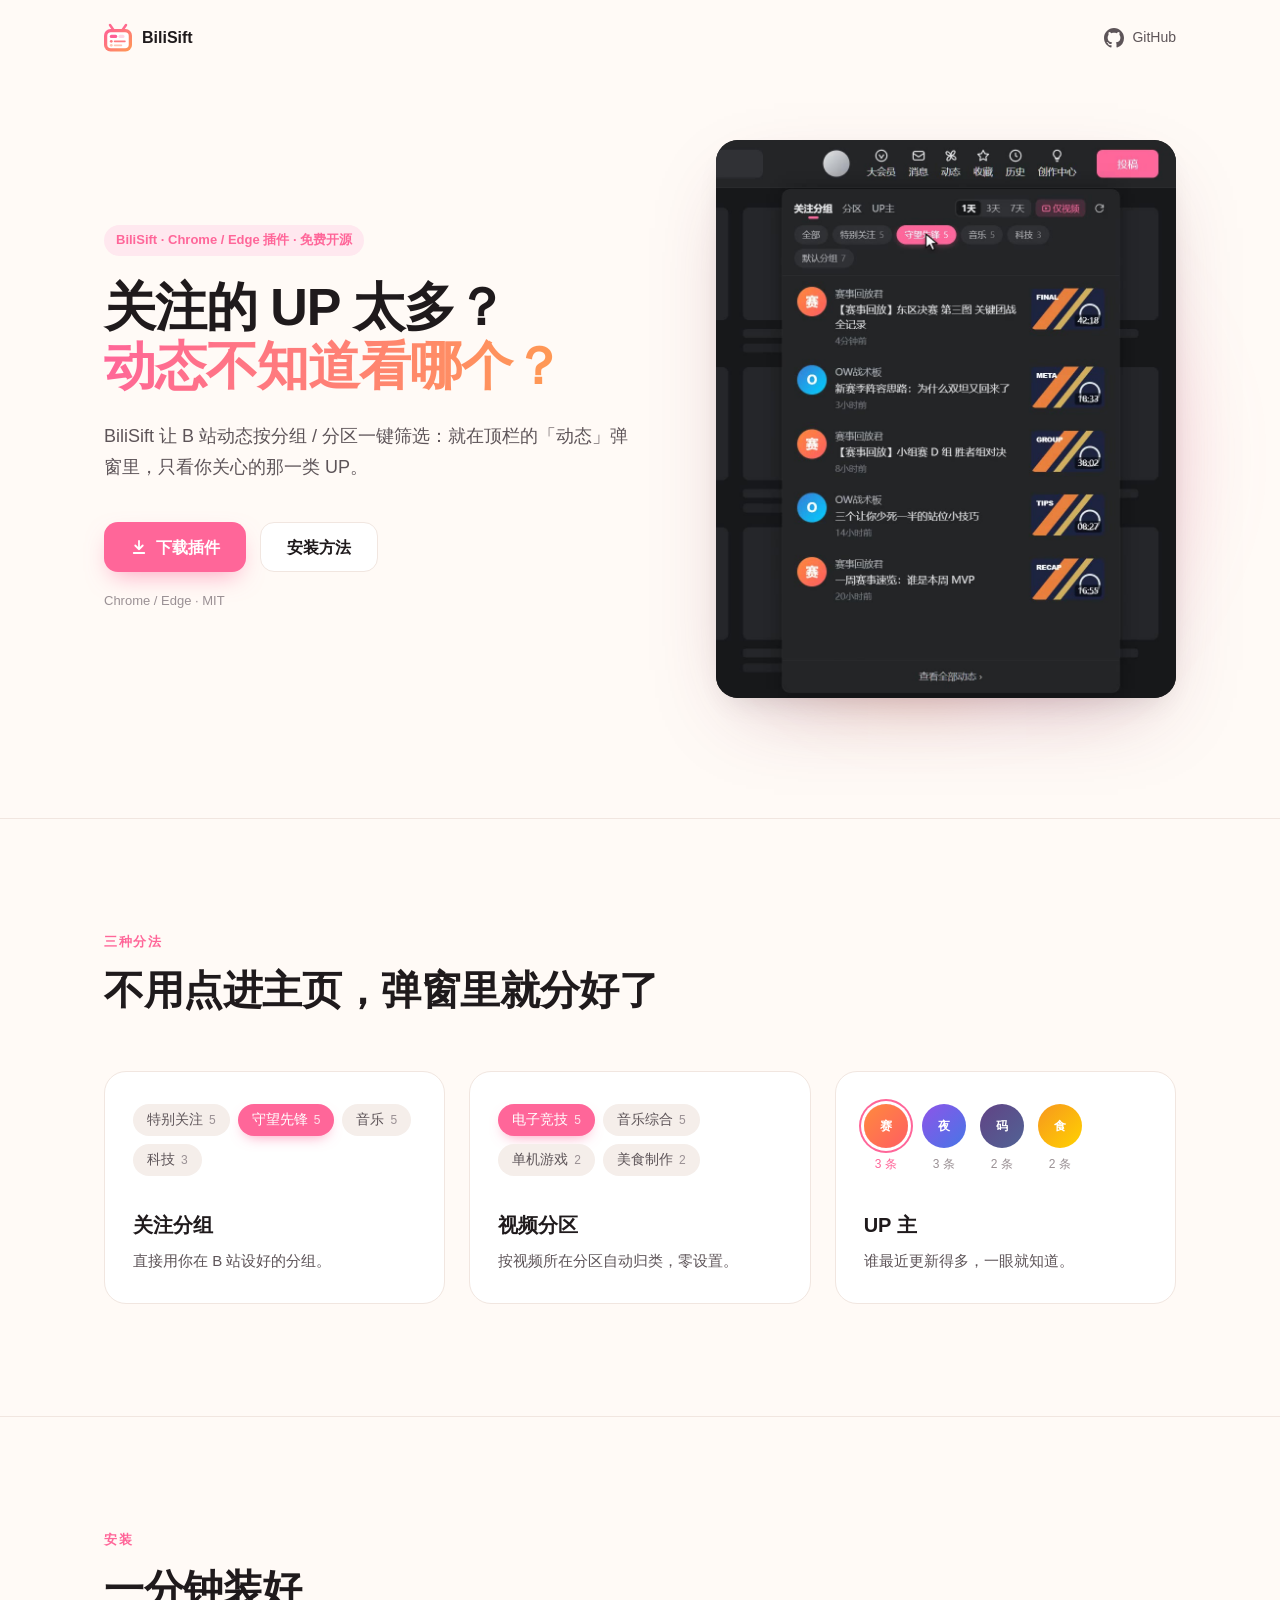
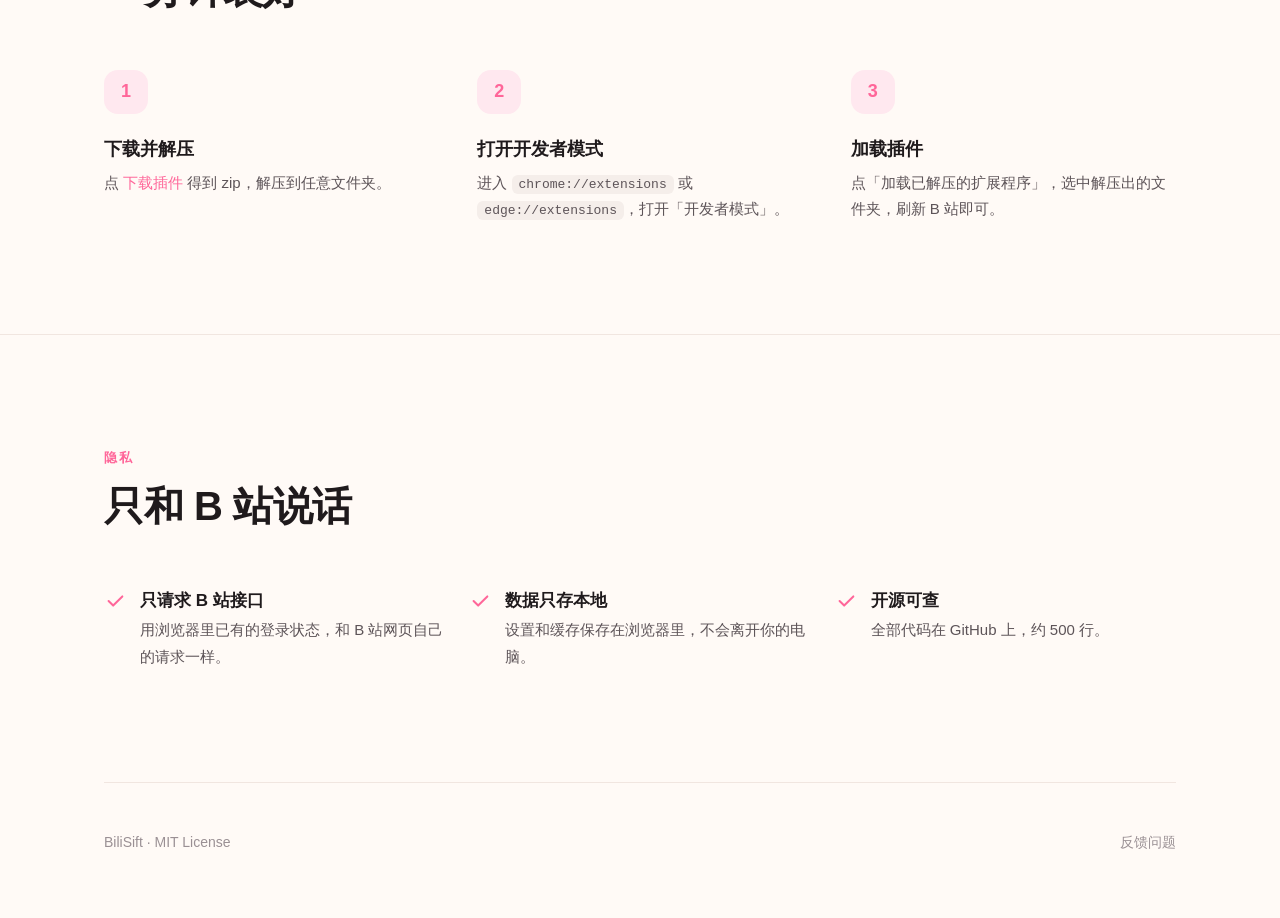
==== commit 259eba23: "项目页下载按钮直接下载最新 release 的 zip Co-Authored-By: Claude Opus 5.5 <noreply@anthropic.com>" ====
--- a/docs/index.html
+++ b/docs/index.html
@@ -194,13 +194,13 @@
       <h1>关注的 UP 太多？<br><em>动态不知道看哪个？</em></h1>
       <p class="lead">BiliSift 让 B 站动态按分组 / 分区一键筛选：就在顶栏的「动态」弹窗里，只看你关心的那一类 UP。</p>
       <div class="cta">
-        <a class="btn primary" href="https://github.com/Kairui-SHI/bilisift/releases/latest">
+        <a class="btn primary" data-download href="https://github.com/Kairui-SHI/bilisift/releases/latest">
           <svg width="18" height="18" viewBox="0 0 24 24" fill="none" stroke="currentColor" stroke-width="2.4" stroke-linecap="round" stroke-linejoin="round"><path d="M12 4v11M7 10l5 5 5-5M5 20h14"/></svg>
           下载插件
         </a>
         <a class="btn ghost" href="#install">安装方法</a>
       </div>
-      <div class="meta">v0.1.0 · 约 21 KB · MIT</div>
+      <div class="meta" id="release-meta">Chrome / Edge · MIT</div>
     </div>
     <div class="stage">
       <video src="assets/demo.mp4" poster="assets/poster.jpg" autoplay muted loop playsinline preload="metadata" aria-label="演示：在动态弹窗里切换分组"></video>
@@ -254,7 +254,7 @@
     <div class="steps">
       <div class="step">
         <h3>下载并解压</h3>
-        <p>在 <a href="https://github.com/Kairui-SHI/bilisift/releases/latest" style="color:var(--pink)">Releases</a> 下载 zip，解压到任意文件夹。</p>
+        <p>点 <a data-download href="https://github.com/Kairui-SHI/bilisift/releases/latest" style="color:var(--pink)">下载插件</a> 得到 zip，解压到任意文件夹。</p>
       </div>
       <div class="step">
         <h3>打开开发者模式</h3>
@@ -295,5 +295,18 @@
     <a href="https://github.com/Kairui-SHI/bilisift/issues">反馈问题</a>
   </footer>
 </div>
+<script>
+  // 下载按钮直接指向最新 release 里的 zip；查询失败时保持跳转到 Releases 页面
+  fetch('https://api.github.com/repos/Kairui-SHI/bilisift/releases/latest')
+    .then(r => (r.ok ? r.json() : null))
+    .then(rel => {
+      const zip = rel && rel.assets.find(a => a.name.endsWith('.zip'));
+      if (!zip) return;
+      document.querySelectorAll('[data-download]').forEach(a => { a.href = zip.browser_download_url; });
+      document.getElementById('release-meta').textContent =
+        `${rel.tag_name} · 约 ${Math.max(1, Math.round(zip.size / 1024))} KB · Chrome / Edge · MIT`;
+    })
+    .catch(() => {});
+</script>
 </body>
 </html>
